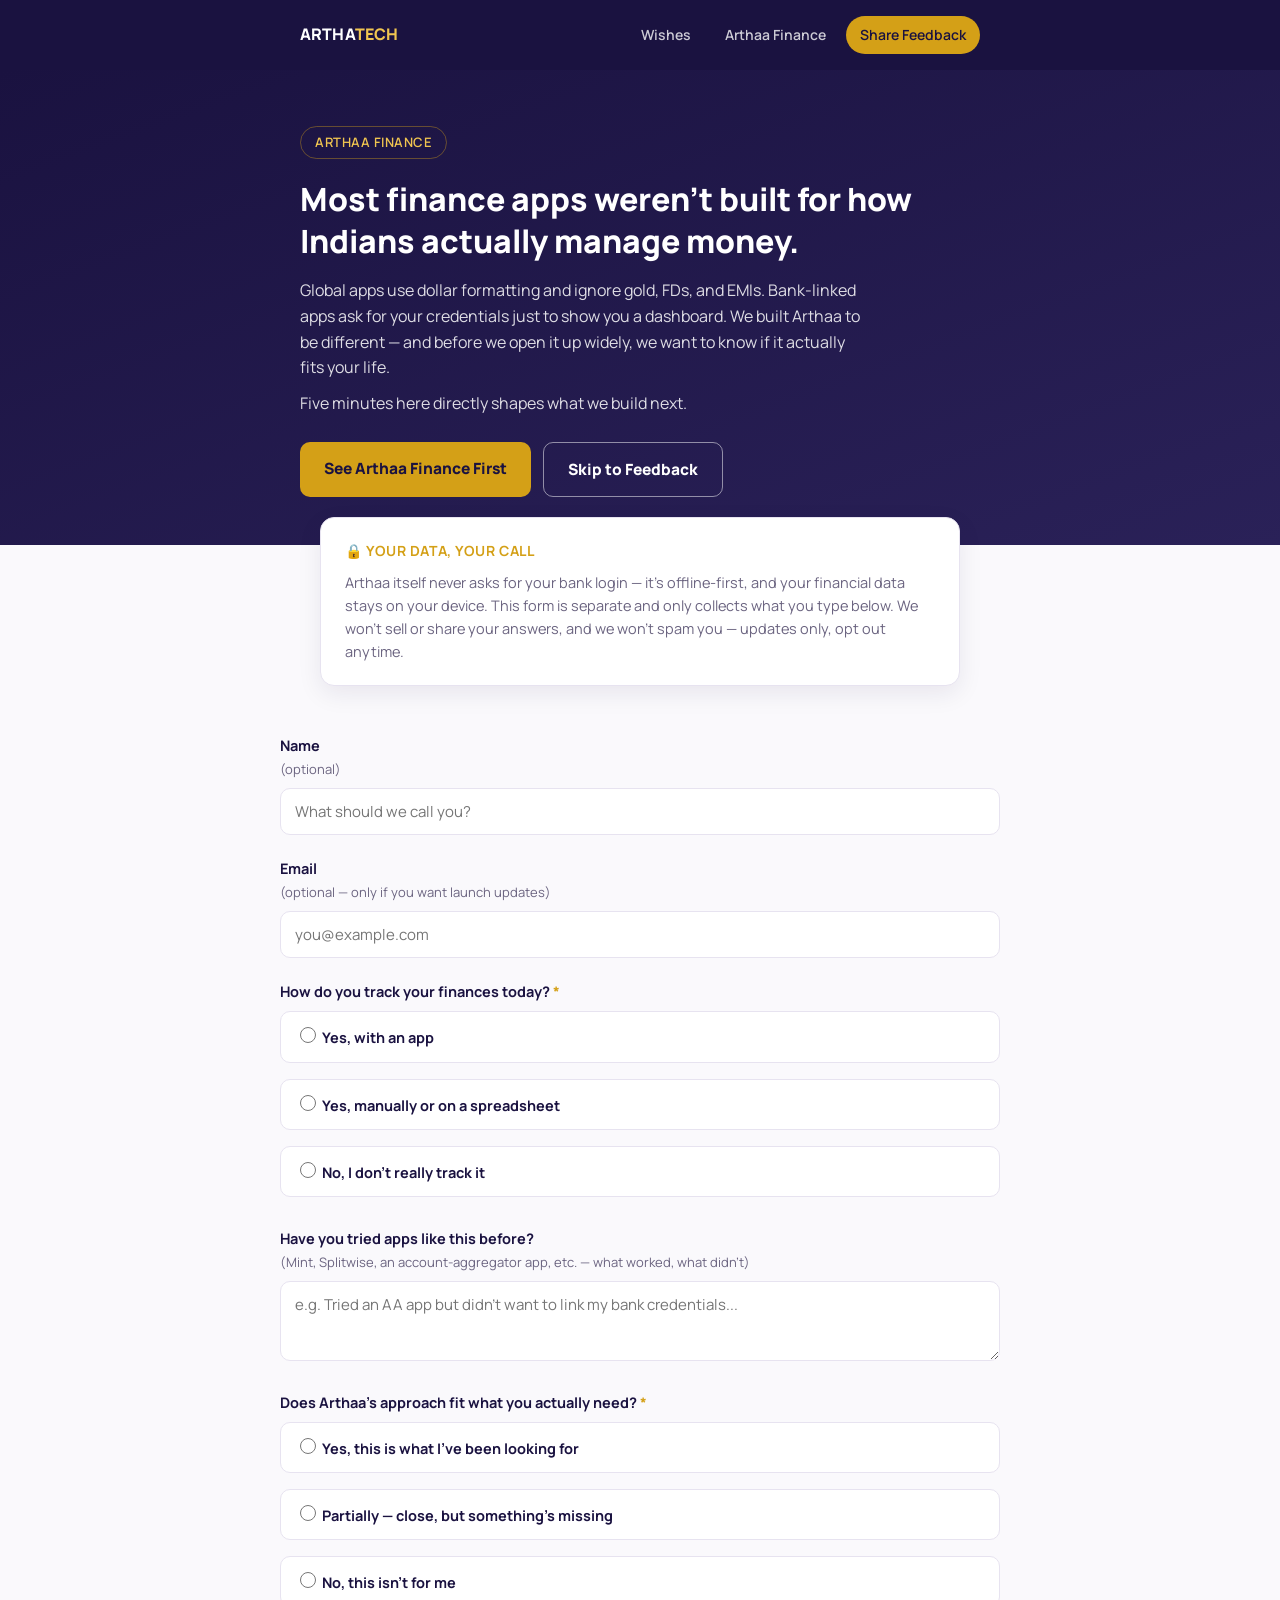
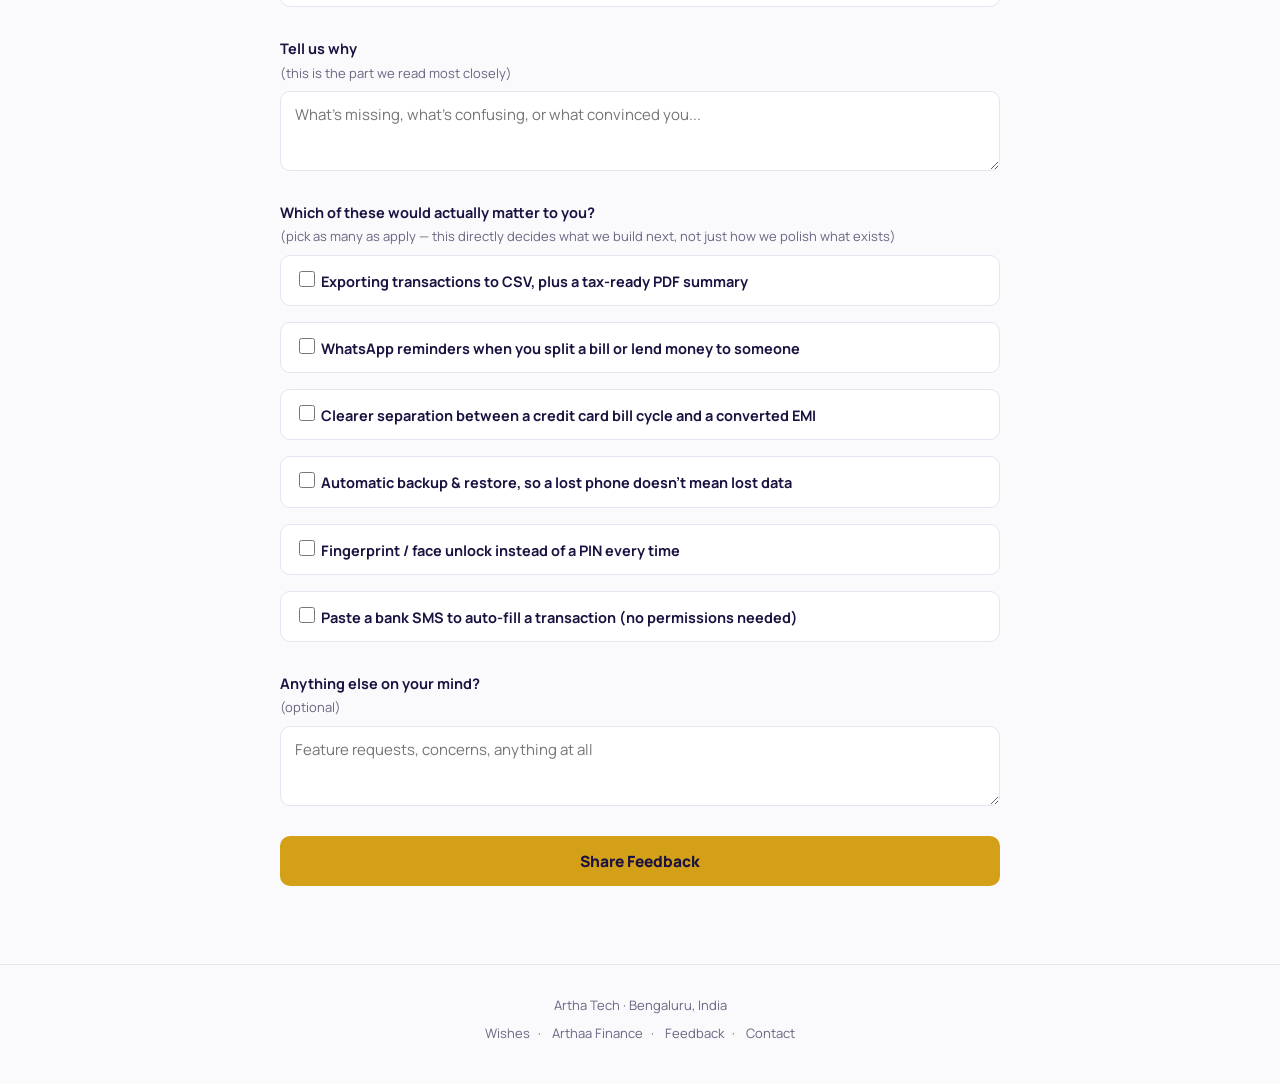
==== feedback.html @ bade4ca1 "Add files via upload" ====
<!DOCTYPE html>
<html lang="en">
<head>
<meta charset="UTF-8">
<meta name="viewport" content="width=device-width, initial-scale=1.0">
<title>Arthaa Finance — Does This Fit Your Life? | Artha Tech</title>
<meta name="description" content="We're building a privacy-first personal finance app for India. Tell us if it fits your life — five minutes, no spam.">
<link rel="preconnect" href="https://fonts.googleapis.com">
<link href="https://fonts.googleapis.com/css2?family=Manrope:wght@400;500;600;700;800&display=swap" rel="stylesheet">
<link rel="stylesheet" href="style.css">
<!-- Plausible analytics — replace data-domain with your real domain once the site is live -->
<script defer data-domain="REPLACE_WITH_YOUR_DOMAIN" src="https://plausible.io/js/script.js"></script>
</head>
<body>

  <div class="topnav">
    <div class="wrap">
      <a class="brand" href="wishes.html">ARTHA<span>TECH</span></a>
      <div class="links">
        <a href="wishes.html">Wishes</a>
        <a href="finance.html">Arthaa Finance</a>
        <a href="feedback.html" class="active">Share Feedback</a>
      </div>
    </div>
  </div>

  <div class="hero theme-indigo">
    <div class="wrap">
      <span class="badge">Arthaa Finance</span>
      <h1>Most finance apps weren't built for how Indians actually manage money.</h1>
      <p>Global apps use dollar formatting and ignore gold, FDs, and EMIs. Bank-linked apps ask for your credentials just to show you a dashboard. We built Arthaa to be different — and before we open it up widely, we want to know if it actually fits your life.</p>
      <p>Five minutes here directly shapes what we build next.</p>
      <div class="hero-actions">
        <a class="btn btn-gold" href="finance.html">See Arthaa Finance First</a>
        <a class="btn btn-outline" href="#feedbackForm">Skip to Feedback</a>
      </div>
    </div>
  </div>

  <div class="wrap">
    <div class="callout gold-accent">
      <h2>🔒 Your data, your call</h2>
      <p>Arthaa itself never asks for your bank login — it's offline-first, and your financial data stays on your device. This form is separate and only collects what you type below. We won't sell or share your answers, and we won't spam you — updates only, opt out anytime.</p>
    </div>
  </div>

  <div class="wrap section">
    <form id="feedbackForm" class="feedback-form">

      <div class="field">
        <label for="name">Name <span class="hint">(optional)</span></label>
        <input type="text" id="name" name="name" placeholder="What should we call you?">
      </div>

      <div class="field">
        <label for="email">Email <span class="hint">(optional — only if you want launch updates)</span></label>
        <input type="email" id="email" name="email" placeholder="you@example.com">
      </div>

      <div class="field">
        <label>How do you track your finances today? <span class="required">*</span></label>
        <div class="radio-group">
          <label class="radio-option"><input type="radio" name="tracksToday" value="Yes, with an app" required> Yes, with an app</label>
          <label class="radio-option"><input type="radio" name="tracksToday" value="Yes, manually / spreadsheet"> Yes, manually or on a spreadsheet</label>
          <label class="radio-option"><input type="radio" name="tracksToday" value="No, I don't track"> No, I don't really track it</label>
        </div>
      </div>

      <div class="field">
        <label for="triedApps">Have you tried apps like this before? <span class="hint">(Mint, Splitwise, an account-aggregator app, etc. — what worked, what didn't)</span></label>
        <textarea id="triedApps" name="triedApps" placeholder="e.g. Tried an AA app but didn't want to link my bank credentials..."></textarea>
      </div>

      <div class="field">
        <label>Does Arthaa's approach fit what you actually need? <span class="required">*</span></label>
        <div class="radio-group">
          <label class="radio-option"><input type="radio" name="fits" value="Yes" required> Yes, this is what I've been looking for</label>
          <label class="radio-option"><input type="radio" name="fits" value="Partially"> Partially — close, but something's missing</label>
          <label class="radio-option"><input type="radio" name="fits" value="No"> No, this isn't for me</label>
        </div>
      </div>

      <div class="field">
        <label for="fitsWhy">Tell us why <span class="hint">(this is the part we read most closely)</span></label>
        <textarea id="fitsWhy" name="fitsWhy" placeholder="What's missing, what's confusing, or what convinced you..."></textarea>
      </div>

      <div class="field">
        <label>Which of these would actually matter to you? <span class="hint">(pick as many as apply — this directly decides what we build next, not just how we polish what exists)</span></label>
        <div class="radio-group">
          <label class="radio-option"><input type="checkbox" name="priorityFeatures" value="Export to CSV + tax-ready PDF"> Exporting transactions to CSV, plus a tax-ready PDF summary</label>
          <label class="radio-option"><input type="checkbox" name="priorityFeatures" value="WhatsApp split/lend reminders"> WhatsApp reminders when you split a bill or lend money to someone</label>
          <label class="radio-option"><input type="checkbox" name="priorityFeatures" value="Clearer Credit Card EMI tracking"> Clearer separation between a credit card bill cycle and a converted EMI</label>
          <label class="radio-option"><input type="checkbox" name="priorityFeatures" value="Auto backup and restore"> Automatic backup &amp; restore, so a lost phone doesn't mean lost data</label>
          <label class="radio-option"><input type="checkbox" name="priorityFeatures" value="Biometric unlock"> Fingerprint / face unlock instead of a PIN every time</label>
          <label class="radio-option"><input type="checkbox" name="priorityFeatures" value="SMS paste to auto-fill"> Paste a bank SMS to auto-fill a transaction (no permissions needed)</label>
        </div>
      </div>

      <div class="field">
        <label for="additional">Anything else on your mind? <span class="hint">(optional)</span></label>
        <textarea id="additional" name="additional" placeholder="Feature requests, concerns, anything at all"></textarea>
      </div>

      <input type="hidden" name="formType" value="feedback">
      <input type="hidden" name="source" value="reddit-feedback-page">

      <button type="submit" class="btn btn-gold" id="submitBtn" style="width:100%;">Share Feedback</button>
    </form>

    <div class="thankyou" id="thankyou">
      <div class="icon">✓</div>
      <h2>Thank you — this genuinely helps.</h2>
      <p>Your answer just went straight to the team building this. We'll keep you posted as Arthaa gets ready for launch — real updates, not spam.</p>
    </div>
  </div>

  <footer>
    <div>Artha Tech · Bengaluru, India</div>
    <div class="foot-links">
      <a href="wishes.html">Wishes</a>·
      <a href="finance.html">Arthaa Finance</a>·
      <a href="feedback.html">Feedback</a>·
      <a href="mailto:helloartha.dev@gmail.com">Contact</a>
    </div>
  </footer>

  <script>
    // Replace this with your deployed Google Apps Script Web App URL (see SETUP.md)
    const SCRIPT_URL = "PASTE_YOUR_APPS_SCRIPT_WEB_APP_URL_HERE";

    const form = document.getElementById('feedbackForm');
    const thankyou = document.getElementById('thankyou');
    const submitBtn = document.getElementById('submitBtn');

    form.addEventListener('submit', function (e) {
      e.preventDefault();
      submitBtn.disabled = true;
      submitBtn.textContent = 'Sending...';

      const formData = new FormData(form);

      fetch(SCRIPT_URL, { method: 'POST', mode: 'no-cors', body: formData })
        .then(function () {
          form.style.display = 'none';
          thankyou.style.display = 'block';
          window.scrollTo({ top: 0, behavior: 'smooth' });
        })
        .catch(function (err) {
          submitBtn.disabled = false;
          submitBtn.textContent = 'Share Feedback';
          alert('Something went wrong sending your feedback. Please try again in a moment.');
          console.error(err);
        });
    });
  </script>

</body>
</html>
---- style.css ----
/* Artha Tech — shared site shell (nav, footer, buttons, cards, layout) */

:root {
  --indigo: #1A1240;
  --indigo-light: #2A2158;
  --gold: #D4A017;
  --gold-light: #F0C550;
  --coral: #E8617B;
  --coral-light: #F5899E;
  --ink: #1A1240;
  --muted: #6B6480;
  --bg: #FAF9FC;
  --card: #FFFFFF;
  --border: #E7E3F0;
}

* { box-sizing: border-box; }

body {
  margin: 0;
  font-family: 'Manrope', -apple-system, BlinkMacSystemFont, sans-serif;
  background: var(--bg);
  color: var(--ink);
  line-height: 1.6;
}

.wrap { max-width: 720px; margin: 0 auto; padding: 0 20px; }

a { color: inherit; }

/* ---------- Top nav ---------- */
.topnav {
  background: var(--indigo);
  padding: 16px 0;
}
.topnav .wrap {
  display: flex;
  align-items: center;
  justify-content: space-between;
  flex-wrap: wrap;
  gap: 10px;
}
.topnav .brand {
  color: #fff;
  font-weight: 800;
  font-size: 16px;
  text-decoration: none;
  letter-spacing: 0.01em;
}
.topnav .brand span { color: var(--gold-light); }
.topnav .links {
  display: flex;
  gap: 6px;
  flex-wrap: wrap;
}
.topnav .links a {
  color: rgba(255,255,255,0.78);
  text-decoration: none;
  font-size: 14px;
  font-weight: 600;
  padding: 8px 14px;
  border-radius: 999px;
  transition: background 0.15s, color 0.15s;
}
.topnav .links a:hover { background: rgba(255,255,255,0.08); color: #fff; }
.topnav .links a.active { background: var(--gold); color: var(--indigo); }

/* ---------- Hero ---------- */
.hero {
  color: #fff;
  padding: 56px 0 48px;
}
.hero.theme-indigo { background: linear-gradient(160deg, var(--indigo) 0%, var(--indigo-light) 100%); }
.hero.theme-coral { background: linear-gradient(160deg, #3A1030 0%, #5C1E44 100%); }

.hero .badge {
  display: inline-block;
  font-size: 13px;
  font-weight: 600;
  letter-spacing: 0.04em;
  text-transform: uppercase;
  border-radius: 999px;
  padding: 5px 14px;
  margin-bottom: 20px;
  border: 1px solid rgba(255,255,255,0.3);
}
.theme-indigo .badge { color: var(--gold-light); border-color: rgba(212,160,23,0.4); }
.theme-coral .badge { color: var(--coral-light); border-color: rgba(232,97,123,0.4); }

.hero h1 {
  font-size: 32px;
  font-weight: 800;
  margin: 0 0 16px;
  line-height: 1.3;
}
.hero p {
  font-size: 16px;
  color: rgba(255,255,255,0.85);
  margin: 0 0 10px;
  max-width: 560px;
}
.hero p:last-of-type { margin-bottom: 0; }
.hero .hero-actions {
  margin-top: 26px;
  display: flex;
  gap: 12px;
  flex-wrap: wrap;
}

/* ---------- Buttons ---------- */
.btn {
  display: inline-block;
  font-family: inherit;
  font-size: 15.5px;
  font-weight: 800;
  padding: 14px 24px;
  border-radius: 10px;
  border: none;
  cursor: pointer;
  text-decoration: none;
  transition: transform 0.1s, background 0.15s;
}
.btn:active { transform: scale(0.98); }
.btn-gold { background: var(--gold); color: var(--indigo); }
.btn-gold:hover { background: var(--gold-light); }
.btn-coral { background: var(--coral); color: #fff; }
.btn-coral:hover { background: var(--coral-light); }
.btn-outline {
  background: transparent;
  color: #fff;
  border: 1.5px solid rgba(255,255,255,0.5);
}
.btn-outline:hover { border-color: #fff; }
.btn:disabled { opacity: 0.6; cursor: not-allowed; }

/* ---------- Safety / callout card ---------- */
.callout {
  background: var(--card);
  margin: -28px auto 0;
  max-width: 640px;
  border-radius: 14px;
  border: 1px solid var(--border);
  box-shadow: 0 8px 24px rgba(26,18,64,0.08);
  padding: 22px 24px;
}
.callout h2 {
  font-size: 14px;
  font-weight: 700;
  text-transform: uppercase;
  letter-spacing: 0.04em;
  margin: 0 0 8px;
  display: flex;
  align-items: center;
  gap: 8px;
}
.callout.gold-accent h2 { color: var(--gold); }
.callout.coral-accent h2 { color: var(--coral); }
.callout p { font-size: 14.5px; color: var(--muted); margin: 0; }

/* ---------- Content sections ---------- */
.section { padding: 48px 0; }
.section h2.section-title {
  font-size: 22px;
  font-weight: 800;
  margin: 0 0 8px;
}
.section p.section-lead {
  color: var(--muted);
  font-size: 15px;
  margin: 0 0 28px;
  max-width: 560px;
}

.feature-grid {
  display: grid;
  grid-template-columns: repeat(2, 1fr);
  gap: 16px;
}
@media (max-width: 560px) { .feature-grid { grid-template-columns: 1fr; } }

.feature-card {
  background: var(--card);
  border: 1px solid var(--border);
  border-radius: 12px;
  padding: 20px;
}
.feature-card .emoji { font-size: 22px; margin-bottom: 10px; display: block; }
.feature-card h3 { font-size: 15.5px; font-weight: 700; margin: 0 0 6px; }
.feature-card p { font-size: 13.5px; color: var(--muted); margin: 0; }

/* ---------- Pricing ---------- */
.price-row {
  display: flex;
  gap: 12px;
  flex-wrap: wrap;
  margin-top: 8px;
}
.price-chip {
  background: var(--card);
  border: 1.5px solid var(--border);
  border-radius: 10px;
  padding: 12px 18px;
  font-size: 14px;
}
.price-chip strong { display: block; font-size: 16px; margin-bottom: 2px; }

/* ---------- Coming soon / notify form ---------- */
.notify-box {
  background: var(--card);
  border: 1.5px solid var(--border);
  border-radius: 14px;
  padding: 24px;
  margin-top: 8px;
}
.notify-row {
  display: flex;
  gap: 10px;
  flex-wrap: wrap;
  margin-top: 14px;
}
.notify-row input[type="email"] {
  flex: 1;
  min-width: 220px;
  padding: 13px 14px;
  border-radius: 10px;
  border: 1.5px solid var(--border);
  font-family: inherit;
  font-size: 15px;
}
.notify-row input:focus { outline: none; border-color: var(--gold); }
.notify-note { font-size: 12.5px; color: var(--muted); margin-top: 10px; }
.notify-success {
  display: none;
  color: var(--indigo);
  font-weight: 700;
  font-size: 14.5px;
  padding: 12px 0 0;
}

/* ---------- Screenshot strip ---------- */
.shot-strip {
  display: flex;
  gap: 10px;
  overflow-x: auto;
  padding: 4px 0 8px;
}
.shot-strip img {
  height: 220px;
  border-radius: 12px;
  border: 1px solid var(--border);
  flex-shrink: 0;
}

/* ---------- Form (feedback page) ---------- */
form.feedback-form { display: flex; flex-direction: column; gap: 22px; }
.field label { display: block; font-weight: 700; font-size: 14.5px; margin-bottom: 8px; }
.field .hint { font-weight: 400; font-size: 13px; color: var(--muted); display: block; margin-top: 2px; }
input[type="text"], input[type="email"], textarea {
  width: 100%;
  padding: 12px 14px;
  border-radius: 10px;
  border: 1.5px solid var(--border);
  font-family: inherit;
  font-size: 15px;
  color: var(--ink);
  background: var(--card);
}
textarea { resize: vertical; min-height: 80px; }
.radio-group { display: flex; flex-direction: column; gap: 8px; }
.radio-option {
  display: flex; align-items: center; gap: 10px;
  padding: 12px 14px; border: 1.5px solid var(--border); border-radius: 10px;
  cursor: pointer; font-size: 15px; background: var(--card);
}
.radio-option:has(input:checked) { border-color: var(--gold); background: #FFFBEF; }
.radio-option input { accent-color: var(--gold); width: 16px; height: 16px; }
.required { color: var(--gold); }

/* ---------- Thank you state ---------- */
.thankyou { display: none; text-align: center; padding: 60px 0 80px; }
.thankyou .icon {
  width: 64px; height: 64px; border-radius: 50%;
  background: var(--gold); color: var(--indigo);
  display: flex; align-items: center; justify-content: center;
  font-size: 30px; margin: 0 auto 20px;
}
.thankyou h2 { font-size: 24px; font-weight: 800; margin: 0 0 12px; }
.thankyou p { color: var(--muted); font-size: 15.5px; max-width: 440px; margin: 0 auto 8px; }

/* ---------- Footer ---------- */
footer {
  text-align: center;
  padding: 30px 0 40px;
  font-size: 13px;
  color: var(--muted);
  border-top: 1px solid var(--border);
  margin-top: 30px;
}
footer .foot-links { margin-top: 8px; }
footer .foot-links a { color: var(--muted); text-decoration: none; margin: 0 8px; }
footer .foot-links a:hover { text-decoration: underline; }
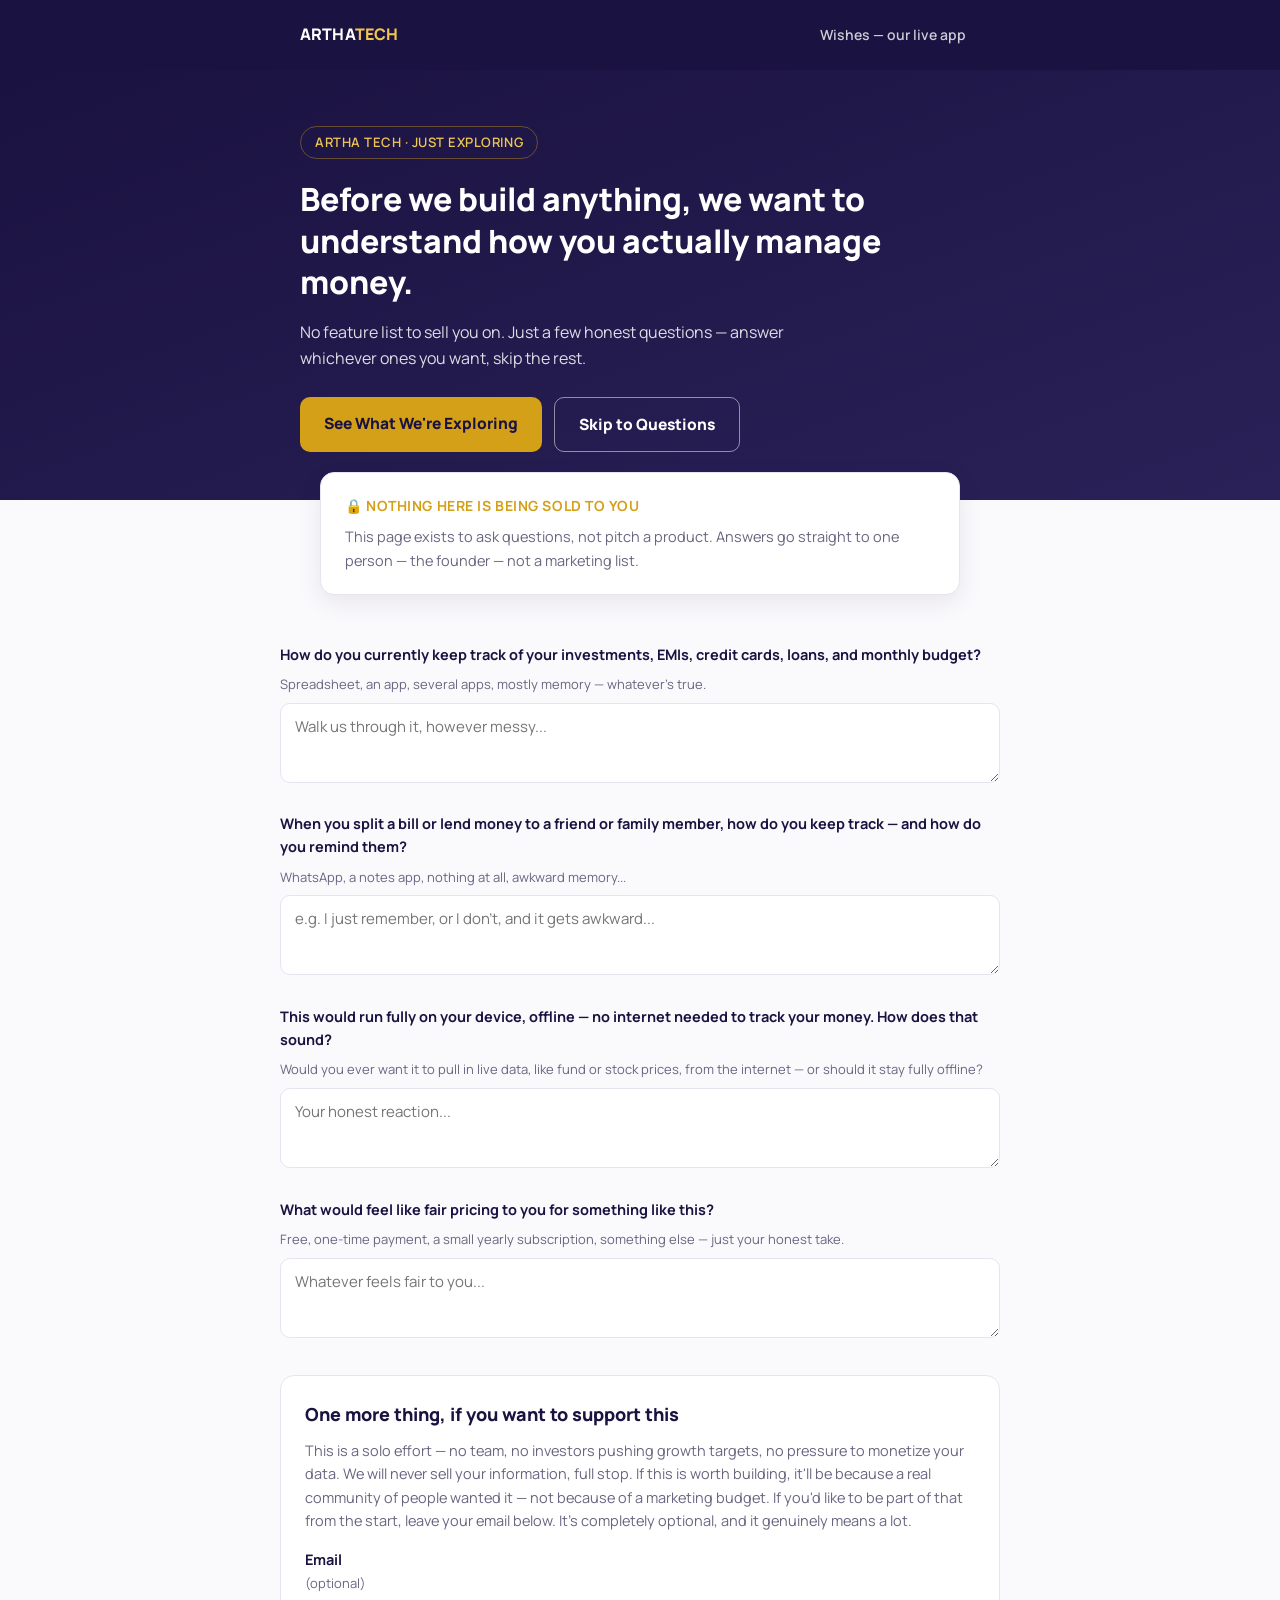
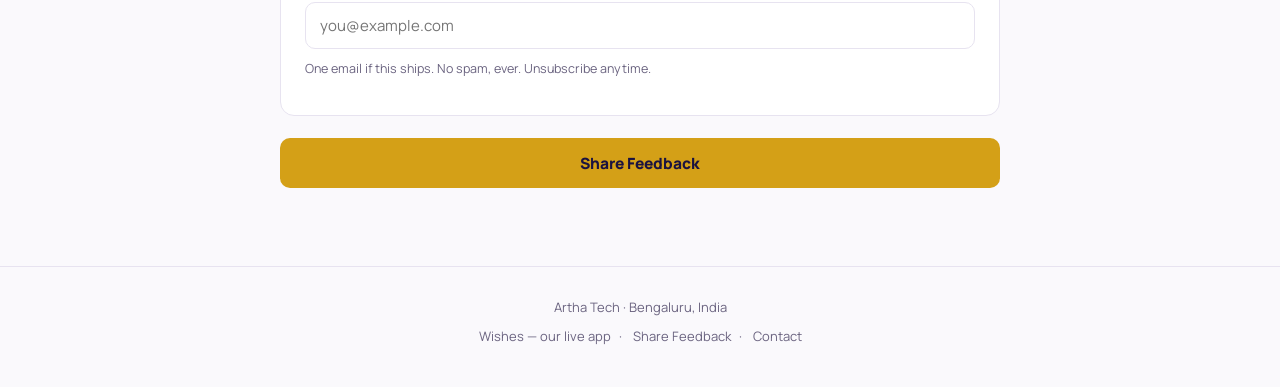
==== commit 0eaa6ec4: "Update feedback.html" ====
--- a/feedback.html
+++ b/feedback.html
@@ -3,8 +3,8 @@
 <head>
 <meta charset="UTF-8">
 <meta name="viewport" content="width=device-width, initial-scale=1.0">
-<title>Arthaa Finance — Does This Fit Your Life? | Artha Tech</title>
-<meta name="description" content="We're building a privacy-first personal finance app for India. Tell us if it fits your life — five minutes, no spam.">
+<title>Artha Tech — What Should We Build?</title>
+<meta name="description" content="We're exploring a new personal finance app for India. No pitch, just a few honest questions about how you track money today.">
 <link rel="preconnect" href="https://fonts.googleapis.com">
 <link href="https://fonts.googleapis.com/css2?family=Manrope:wght@400;500;600;700;800&display=swap" rel="stylesheet">
 <link rel="stylesheet" href="style.css">
@@ -15,32 +15,29 @@
 
   <div class="topnav">
     <div class="wrap">
-      <a class="brand" href="wishes.html">ARTHA<span>TECH</span></a>
+      <a class="brand" href="index.html">ARTHA<span>TECH</span></a>
       <div class="links">
-        <a href="wishes.html">Wishes</a>
-        <a href="finance.html">Arthaa Finance</a>
-        <a href="feedback.html" class="active">Share Feedback</a>
+        <a href="wishes.html">Wishes — our live app</a>
       </div>
     </div>
   </div>
 
   <div class="hero theme-indigo">
     <div class="wrap">
-      <span class="badge">Arthaa Finance</span>
-      <h1>Most finance apps weren't built for how Indians actually manage money.</h1>
-      <p>Global apps use dollar formatting and ignore gold, FDs, and EMIs. Bank-linked apps ask for your credentials just to show you a dashboard. We built Arthaa to be different — and before we open it up widely, we want to know if it actually fits your life.</p>
-      <p>Five minutes here directly shapes what we build next.</p>
+      <span class="badge">Artha Tech · Just Exploring</span>
+      <h1>Before we build anything, we want to understand how you actually manage money.</h1>
+      <p>No feature list to sell you on. Just a few honest questions — answer whichever ones you want, skip the rest.</p>
       <div class="hero-actions">
-        <a class="btn btn-gold" href="finance.html">See Arthaa Finance First</a>
-        <a class="btn btn-outline" href="#feedbackForm">Skip to Feedback</a>
+        <a class="btn btn-gold" href="index.html">See What We're Exploring</a>
+        <a class="btn btn-outline" href="#feedbackForm">Skip to Questions</a>
       </div>
     </div>
   </div>
 
   <div class="wrap">
     <div class="callout gold-accent">
-      <h2>🔒 Your data, your call</h2>
-      <p>Arthaa itself never asks for your bank login — it's offline-first, and your financial data stays on your device. This form is separate and only collects what you type below. We won't sell or share your answers, and we won't spam you — updates only, opt out anytime.</p>
+      <h2>🔒 Nothing here is being sold to you</h2>
+      <p>This page exists to ask questions, not pitch a product. Answers go straight to one person — the founder — not a marketing list.</p>
     </div>
   </div>
 
@@ -48,62 +45,41 @@
     <form id="feedbackForm" class="feedback-form">
 
       <div class="field">
-        <label for="name">Name <span class="hint">(optional)</span></label>
-        <input type="text" id="name" name="name" placeholder="What should we call you?">
+        <label for="trackingHabits">How do you currently keep track of your investments, EMIs, credit cards, loans, and monthly budget?</label>
+        <p class="hint" style="margin-bottom:8px;">Spreadsheet, an app, several apps, mostly memory — whatever's true.</p>
+        <textarea id="trackingHabits" name="trackingHabits" placeholder="Walk us through it, however messy..."></textarea>
       </div>
 
       <div class="field">
-        <label for="email">Email <span class="hint">(optional — only if you want launch updates)</span></label>
-        <input type="email" id="email" name="email" placeholder="you@example.com">
+        <label for="splitLendingHabits">When you split a bill or lend money to a friend or family member, how do you keep track — and how do you remind them?</label>
+        <p class="hint" style="margin-bottom:8px;">WhatsApp, a notes app, nothing at all, awkward memory...</p>
+        <textarea id="splitLendingHabits" name="splitLendingHabits" placeholder="e.g. I just remember, or I don't, and it gets awkward..."></textarea>
       </div>
 
       <div class="field">
-        <label>How do you track your finances today? <span class="required">*</span></label>
-        <div class="radio-group">
-          <label class="radio-option"><input type="radio" name="tracksToday" value="Yes, with an app" required> Yes, with an app</label>
-          <label class="radio-option"><input type="radio" name="tracksToday" value="Yes, manually / spreadsheet"> Yes, manually or on a spreadsheet</label>
-          <label class="radio-option"><input type="radio" name="tracksToday" value="No, I don't track"> No, I don't really track it</label>
-        </div>
+        <label for="offlineOpinion">This would run fully on your device, offline — no internet needed to track your money. How does that sound?</label>
+        <p class="hint" style="margin-bottom:8px;">Would you ever want it to pull in live data, like fund or stock prices, from the internet — or should it stay fully offline?</p>
+        <textarea id="offlineOpinion" name="offlineOpinion" placeholder="Your honest reaction..."></textarea>
       </div>
 
       <div class="field">
-        <label for="triedApps">Have you tried apps like this before? <span class="hint">(Mint, Splitwise, an account-aggregator app, etc. — what worked, what didn't)</span></label>
-        <textarea id="triedApps" name="triedApps" placeholder="e.g. Tried an AA app but didn't want to link my bank credentials..."></textarea>
+        <label for="pricingOpinion">What would feel like fair pricing to you for something like this?</label>
+        <p class="hint" style="margin-bottom:8px;">Free, one-time payment, a small yearly subscription, something else — just your honest take.</p>
+        <textarea id="pricingOpinion" name="pricingOpinion" placeholder="Whatever feels fair to you..."></textarea>
       </div>
 
-      <div class="field">
-        <label>Does Arthaa's approach fit what you actually need? <span class="required">*</span></label>
-        <div class="radio-group">
-          <label class="radio-option"><input type="radio" name="fits" value="Yes" required> Yes, this is what I've been looking for</label>
-          <label class="radio-option"><input type="radio" name="fits" value="Partially"> Partially — close, but something's missing</label>
-          <label class="radio-option"><input type="radio" name="fits" value="No"> No, this isn't for me</label>
+      <div class="notify-box">
+        <h2 class="section-title" style="font-size:18px; margin-bottom:10px;">One more thing, if you want to support this</h2>
+        <p style="color:var(--muted); font-size:14.5px; margin:0 0 16px;">This is a solo effort — no team, no investors pushing growth targets, no pressure to monetize your data. We will never sell your information, full stop. If this is worth building, it'll be because a real community of people wanted it — not because of a marketing budget. If you'd like to be part of that from the start, leave your email below. It's completely optional, and it genuinely means a lot.</p>
+        <div class="field" style="margin-bottom:0;">
+          <label for="email">Email <span class="hint">(optional)</span></label>
+          <input type="email" id="email" name="email" placeholder="you@example.com">
         </div>
-      </div>
-
-      <div class="field">
-        <label for="fitsWhy">Tell us why <span class="hint">(this is the part we read most closely)</span></label>
-        <textarea id="fitsWhy" name="fitsWhy" placeholder="What's missing, what's confusing, or what convinced you..."></textarea>
-      </div>
-
-      <div class="field">
-        <label>Which of these would actually matter to you? <span class="hint">(pick as many as apply — this directly decides what we build next, not just how we polish what exists)</span></label>
-        <div class="radio-group">
-          <label class="radio-option"><input type="checkbox" name="priorityFeatures" value="Export to CSV + tax-ready PDF"> Exporting transactions to CSV, plus a tax-ready PDF summary</label>
-          <label class="radio-option"><input type="checkbox" name="priorityFeatures" value="WhatsApp split/lend reminders"> WhatsApp reminders when you split a bill or lend money to someone</label>
-          <label class="radio-option"><input type="checkbox" name="priorityFeatures" value="Clearer Credit Card EMI tracking"> Clearer separation between a credit card bill cycle and a converted EMI</label>
-          <label class="radio-option"><input type="checkbox" name="priorityFeatures" value="Auto backup and restore"> Automatic backup &amp; restore, so a lost phone doesn't mean lost data</label>
-          <label class="radio-option"><input type="checkbox" name="priorityFeatures" value="Biometric unlock"> Fingerprint / face unlock instead of a PIN every time</label>
-          <label class="radio-option"><input type="checkbox" name="priorityFeatures" value="SMS paste to auto-fill"> Paste a bank SMS to auto-fill a transaction (no permissions needed)</label>
-        </div>
-      </div>
-
-      <div class="field">
-        <label for="additional">Anything else on your mind? <span class="hint">(optional)</span></label>
-        <textarea id="additional" name="additional" placeholder="Feature requests, concerns, anything at all"></textarea>
+        <p class="notify-note">One email if this ships. No spam, ever. Unsubscribe anytime.</p>
       </div>
 
       <input type="hidden" name="formType" value="feedback">
-      <input type="hidden" name="source" value="reddit-feedback-page">
+      <input type="hidden" name="source" value="main-feedback-page">
 
       <button type="submit" class="btn btn-gold" id="submitBtn" style="width:100%;">Share Feedback</button>
     </form>
@@ -111,16 +87,15 @@
     <div class="thankyou" id="thankyou">
       <div class="icon">✓</div>
       <h2>Thank you — this genuinely helps.</h2>
-      <p>Your answer just went straight to the team building this. We'll keep you posted as Arthaa gets ready for launch — real updates, not spam.</p>
+      <p>Whatever you shared just went straight to a real person building this. If you left an email, we'll be in touch when there's something real to share — nothing before that.</p>
     </div>
   </div>
 
   <footer>
     <div>Artha Tech · Bengaluru, India</div>
     <div class="foot-links">
-      <a href="wishes.html">Wishes</a>·
-      <a href="finance.html">Arthaa Finance</a>·
-      <a href="feedback.html">Feedback</a>·
+      <a href="wishes.html">Wishes — our live app</a>·
+      <a href="feedback.html">Share Feedback</a>·
       <a href="mailto:helloartha.dev@gmail.com">Contact</a>
     </div>
   </footer>
